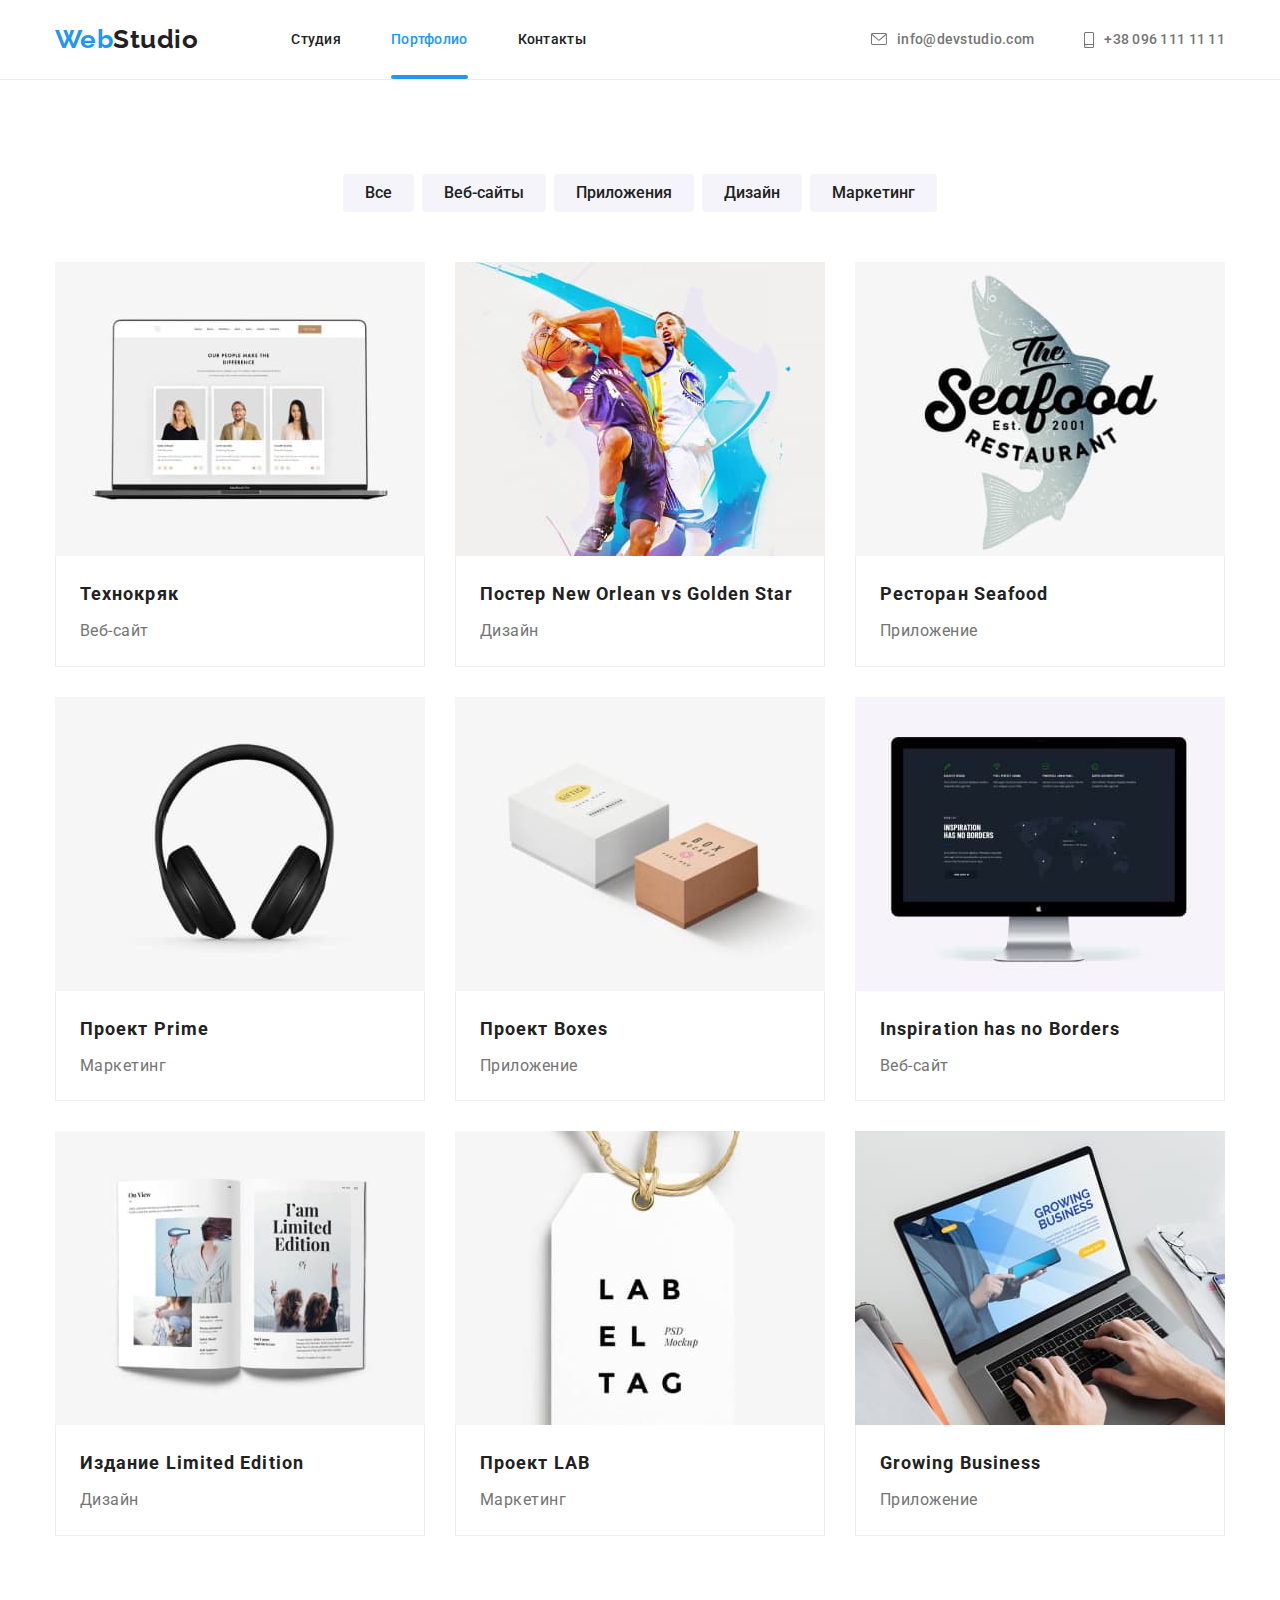
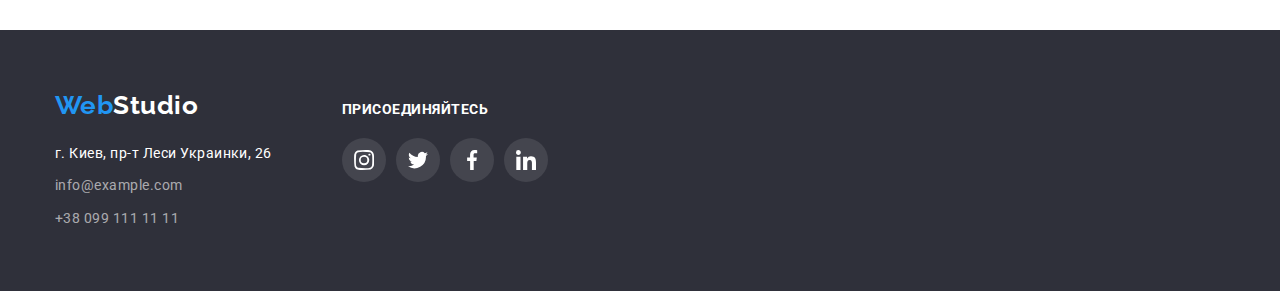
==== portfolio.html @ 457407be "Добавляет файлы с дз5" ====
<!DOCTYPE html>
<html lang="ru">

<head>
  <meta charset="UTF-8">
  <meta http-equiv="X-UA-Compatible" content="IE=edge">
  <meta name="viewport" content="width=device-width, initial-scale=1.0">
  <title>Портфолио</title>
  <link href="https://fonts.googleapis.com/css2?family=Raleway:wght@700&family=Roboto:wght@400;500;700;900&display=swap"
    rel="stylesheet">
  <link rel="stylesheet" href="https://cdnjs.cloudflare.com/ajax/libs/modern-normalize/1.0.0/modern-normalize.min.css">
  <link rel="stylesheet" href="./css/styles.css">
</head>

<body>
  <header class="header">
    <div class="container page-header">
      <nav class="site-nav">
        <a href="./index.html" class="header-logo link"><span class="web">Web</span>Studio</a>
        <ul class="list nav">
          <li>
            <a href="./index.html" class="link">Студия</a>
          </li>
          <li class="plink">
            <a href="" class="link current">Портфолио</a>
          </li>
          <li>
            <a href="" class="link">Контакты</a>
          </li>
        </ul>
      </nav>
      <ul class="list auth-nav">
                <li>
                    <a href="mailto:info@devstudio.com" class="link svg-p">
                        <svg class="envelope" width="16" height="12">
                            <use href="./images/icons.svg#icon-envelope"></use>
                        </svg>
                        <p class="mail">info@devstudio.com</p>
                    </a>
                </li>
                <li>
                    <a href="tel:+380961111111" class="link tlink svg-p">
                        <svg class="smartphone" width="10" height="16">
                            <use href="./images/icons.svg#icon-smartphone"></use>
                        </svg>
                        <p class="tel">+38 096 111 11 11</p>
                    </a>
                </li>
       </ul>
    </div>
  </header>

  <main>
      <h1 class="hidden">Наши проекты</h1>
      <section class="projects">
        <div class="container">
          <ul class="list projects-items">
            <li class="item">
              <button type="button" class="projects-button">Все</button>
            </li>
            <li class="item">
              <button type="button" class="projects-button">Веб-сайты</button>
            </li>
            <li class="item">
              <button type="button" class="projects-button">Приложения</button>
            </li>
            <li class="item">
              <button type="button" class="projects-button">Дизайн</button>
            </li>
            <li class="item">
              <button type="button" class="projects-button">Маркетинг</button>
            </li>
          </ul>
          <ul class="list projects-cards">
            <li class="card">
              <div class="overlay">
                <img src="./images/img5.jpg" alt="ноутбук с сайтом выбора резюме" width="370" height="294">
                <p class="overlay-text">Технокряк это современная площадка распространения коронавируса. Компании используют эту платформу для цифрового шпионажа и атак на защищённые сервера конкурентов.</p>
              </div>
              <div class="card-border">
                <h2 class="projects-title">Технокряк</h2>
                <p class="projects-text">Веб-сайт</p>
              </div>
            </li>
            <li class="card">
              <div class="overlay">
                <img src="./images/img6.jpg" alt="баскетболисты" width="370" height="294">
                <p class="overlay-text">Технокряк это современная площадка распространения коронавируса. Компании используют эту платформу для цифрового шпионажа и атак на защищённые сервера конкурентов.</p>
              </div>
              <div class="card-border">
                <h2 class="projects-title">Постер New Orlean vs Golden Star</h2>
                <p class="projects-text">Дизайн</p>
              </div>
            </li>
            <li class="card">
              <div class="overlay">
                <img src="./images/img7.jpg" alt="логотип ресторана" width="370" height="294">
                <p class="overlay-text">Технокряк это современная площадка распространения коронавируса. Компании используют эту платформу для цифрового шпионажа и атак на защищённые сервера конкурентов.</p>
              </div>
              <div class="card-border">
                <h2 class="projects-title">Ресторан Seafood</h2>
                <p class="projects-text">Приложение</p>
              </div>
            </li>
            <li class="card">
              <div class="overlay">
                <img src="./images/img8.jpg" alt="беспроводные наушники" width="370" height="294">
                <p class="overlay-text">Технокряк это современная площадка распространения коронавируса. Компании используют эту платформу для цифрового шпионажа и атак на защищённые сервера конкурентов.</p>
              </div>
              <div class="card-border">
                <h2 class="projects-title">Проект Prime</h2>
                <p class="projects-text">Маркетинг</p>
              </div>
            </li>
            <li class="card">
              <div class="overlay">
                <img src="./images/img9.jpg" alt="две коробки" width="370" height="294">
                <p class="overlay-text">Технокряк это современная площадка распространения коронавируса. Компании используют эту платформу для цифрового шпионажа и атак на защищённые сервера конкурентов.</p>
              </div>
              <div class="card-border">
                <h2 class="projects-title">Проект Boxes</h2>
                <p class="projects-text">Приложение</p>
              </div>
            </li>
            <li class="card">
              <div class="overlay">
                <img src="./images/img10.jpg" alt="монитор" width="370" height="294">
                <p class="overlay-text">Технокряк это современная площадка распространения коронавируса. Компании используют эту платформу для цифрового шпионажа и атак на защищённые сервера конкурентов.</p>
              </div>
              <div class="card-border">
                <h2 class="projects-title">Inspiration has no Borders</h2>
                <p class="projects-text">Веб-сайт</p>
              </div>
            </li>
            <li class="card">
              <div class="overlay">
                <img src="./images/img11.jpg" alt="открытая книга" width="370" height="294">
                <p class="overlay-text">Технокряк это современная площадка распространения коронавируса. Компании используют эту платформу для цифрового шпионажа и атак на защищённые сервера конкурентов.</p>
              </div>
              <div class="card-border">
                <h2 class="projects-title">Издание Limited Edition</h2>
                <p class="projects-text">Дизайн</p>
              </div>
            </li>
            <li class="card">
              <div class="overlay">
                <img src="./images/img12.jpg" alt="бирка" width="370" height="294">
                <p class="overlay-text">Технокряк это современная площадка распространения коронавируса. Компании используют эту платформу для цифрового шпионажа и атак на защищённые сервера конкурентов.</p>
              </div>
              <div class="card-border">
                <h2 class="projects-title">Проект LAB</h2>
                <p class="projects-text">Маркетинг</p>
              </div>
            </li>
            <li class="card">
              <div class="overlay">
                <img src="./images/img13.jpg" alt="мужчина работает за ноутбуком" width="370" height="294">
                <p class="overlay-text">Технокряк это современная площадка распространения коронавируса. Компании используют эту платформу для цифрового шпионажа и атак на защищённые сервера конкурентов.</p>
              </div>
              <div class="card-border">
                <h2 class="projects-title">Growing Business</h2>
                <p class="projects-text">Приложение</p>
              </div>
            </li>
          </ul>
        </div>
      </section>
   
  </main>

  <footer class="footer">
    <div class="container page-footer">
      <div class="footer-item">
        <a href="./index.html" class="footer-logo link"><span class="web">Web</span>Studio</a>
        <address class="address">
          г. Киев, пр-т Леси Украинки, 26 <br />
          <a href="mailto:info@example.com" class="footer-link link">info@example.com</a><br />
          <a href="tel:+380991111111" class="footer-link link">+38 099 111 11 11</a>
        </address>
      </div>
  
      <div class="footer-item second">
        <h3 class="footer-title">Присоединяйтесь</h3>
        <ul class="list footer-networks">
            <li class="footer-social">
                <a href="" class="footer-social-link">
                    <svg class="footer-network" width="20" height="20">
                        <use href="./images/icons.svg#icon-instagram-g"></use>
                    </svg>
                </a>
            </li>
            <li class="footer-social">
                <a href="" class="footer-social-link">
                    <svg class="footer-network" width="20" height="20">
                        <use href="./images/icons.svg#icon-twitter-g"></use>
                    </svg>
                </a>
            </li>
            <li class="footer-social">
                <a href="" class="footer-social-link">
                    <svg class="footer-network" width="20" height="20">
                        <use href="./images/icons.svg#icon-facebook-g"></use>
                    </svg>
                </a>
            </li>
            <li class="footer-social">
                <a href="" class="footer-social-link">
                    <svg class="footer-network" width="20" height="20">
                        <use href="./images/icons.svg#icon-linkedin-g"></use>
                    </svg>
                </a>
            </li>
        </ul>
      </div>
    </div>
  </footer>
</body>

</html>
---- css/styles.css ----
:root {
  --primary-text-color: #212121;
  --secondary-text-color: #757575;
  --accent-text-color: #2196f3;
  --white-text-color: #ffffff;
  --logo-text-color: #000000;
  --white06-text-color: rgba(255, 255, 255, 0.6);
  --bgc-hero-footer: #2f303a;
  --card-gap: 30px;
}

body {
  background-color: var(--white-text-color);
  color: var(--secondary-text-color);

  font-family: Roboto, sans-serif;
  letter-spacing: 0.03em;
}

.list {
  list-style: none;
  margin: 0;
  padding: 0;
}

.link {
  text-decoration: none;
}

.hidden {
  display: none;
}

.container {
  margin-left: auto;
  margin-right: auto;
  padding-left: 15px;
  padding-right: 15px;
  width: 1200px;
}

/* ---------------Header--------------- */
/* ---------------Logo--------------- */
.header{
  padding-top: 24px;
  padding-bottom: 24px;
  height: 80px;
  display: flex;
  align-items: center;

  border-bottom: 1px solid #ECECEC;
}

.header-logo {
  margin-right: 93px;

  color: var(--logo-text-color);

  font-family: Raleway, sans-serif;
  font-style: normal;
  font-weight: 700;
  font-size: 26px;
  line-height: 1.2;
}

.web {
  color: var(--accent-text-color);
}

/* ---------------Site-nav--------------- */
.site-nav .link {
  color: var(--primary-text-color);

  transition: color 250ms cubic-bezier(0.4, 0, 0.2, 1);
}

.site-nav .link.current {
  position: relative;
  padding-bottom: 32px;

  color: var(--accent-text-color);
}

.site-nav .link.current::after {
  position: absolute;
  content: "";
  width: 100%;
  height: 4px;
  bottom: 0px;

  display: block;
  
  background-color: var(--accent-text-color);
  border-radius: 2px;
}

.site-nav .link:hover,
.site-nav .link:focus,
.auth-nav .link:hover,
.auth-nav .link:focus {
  color: var(--accent-text-color);
}

.nav {
  display: flex;
}

.plink {
  margin-right: 50px;
  margin-left: 50px;
}

.site-nav {
  display: flex;
  align-items: center;
}

.page-header {
  display: flex;
  justify-content: space-between;
  align-items: center;
}

/* ---------------Auth-nav--------------- */
.auth-nav {
  display: flex;
  justify-content: center;
  align-items: center;
}

.tlink {
  margin-left: 50px;
}

.auth-nav .link {
  color: inherit;

  transition: color 250ms cubic-bezier(0.4, 0, 0.2, 1);
}

.nav,
.auth-nav {
  font-style: normal;
  font-weight: 500;
  font-size: 14px;
  line-height: 1.14;
  letter-spacing: 0.02em;
}

.svg-p {
  display: flex;
  justify-content: center;
  align-items: center;
}

.mail,
.tel {
  margin: 0;
}

.envelope {
  margin-right: 10px;

  fill: var(--secondary-text-color);

  transition: fill 250ms cubic-bezier(0.4, 0, 0.2, 1);
}

.svg-p:hover .envelope,
.svg-p:focus .envelope{
  fill: var(--accent-text-color);
}

.smartphone {
  margin-right: 10px;

  fill: var(--secondary-text-color);

  transition: fill 250ms cubic-bezier(0.4, 0, 0.2, 1);
}

.svg-p:hover .smartphone,
.svg-p:focus .smartphone {
  fill: var(--accent-text-color);
}


/* ---------------Hero--------------- */
.hero {
  margin: 0 auto;
  padding-top: 200px;
  padding-bottom: 200px;
  max-width: 1600px;

  background-image: linear-gradient(to right, 
                    rgba(47, 48, 58, 0.4), 
                    rgba(47, 48, 58, 0.4)),
                    url('../images/hero.svg')
  
}

.hero-title {
  margin: 0 auto 30px auto;
  width: 696px;

  color: var(--white-text-color);

  text-align: center;
  font-style: normal;
  font-weight: 900;
  font-size: 44px;
  line-height: 1.36;
  text-align: center;
  letter-spacing: 0.06em;
  text-transform: uppercase;
}

.hero-button {
  margin: 0 auto;
  padding: 10px 32px;
  border-radius: 4px;
  border: 0;

  color: var(--white-text-color);
  background-color: var(--accent-text-color);

  cursor: pointer;

  font-family: Roboto, sans-serif;
  font-style: normal;
  font-weight: 700;
  font-size: 16px;
  line-height: 1.87;
  display: flex;
  align-items: center;
  text-align: center;
  letter-spacing: 0.06em;
}

/* ---------------Quality--------------- */

.quality-title {
  margin-top: 0;
  margin-bottom: 10px;

  color: var(--primary-text-color);

  font-style: normal;
  font-weight: 700;
  font-size: 14px;
  line-height: 1.14;
  text-transform: uppercase;
}

.quality-text {
  margin-top: 0;
  margin-bottom: 0;

  font-size: 14px;
  line-height: 1.7;
}

.quality {
  padding-top: 94px;
  padding-bottom: 94px;
}

.quality-items {
  display: flex;
}

.quality-items > .item{
  width: 270px;
}

.quality-items .item + .item {
  margin-left: 30px;
}

.box{
  display: flex;
  justify-content: center;
  align-items: center;
  margin-bottom: 30px;
  width: 270px;
  height: 120px;

  background-color: #F5F4FA;
  border-radius: 4px;
}

/* ---------------Work--------------- */
.title {
  margin-top: 0;
  margin-bottom: 50px;

  color: var(--primary-text-color);

  font-style: normal;
  font-weight: 700;
  font-size: 36px;
  line-height: 1.17;
  text-align: center;
}

.work{
  padding-bottom: 94px;
}

.work-items {
  display: flex;
}

.work-items .item+.item {
  margin-left: 30px;
}

.item{
  position: relative;
}

.item-text{
  margin: 0;
  padding-top: 27px;
  padding-bottom: 27px;

  color: #FFFFFF;

  font-style: normal;
  font-weight: 700;
  font-size: 14px;
  line-height: 1.14;
  text-align: center;
  text-transform: uppercase;
}

.item-text-bg{
  position: absolute;
  left: 0;
  bottom: 0;
  width: 100%;
  height: 70px;

  background-color: rgba(47, 48, 58, 0.8);
}

/* ---------------Team--------------- */
.team {
  padding-top: 94px;
  padding-bottom: 94px;

  background-color: #F5F4FA;
}

.sign{
  padding-top: 30px;
  padding-bottom: 30px;

  background-color: #fff;
  border-radius: 0px 0px 4px 4px;
  box-shadow: 0px 1px 3px rgba(0, 0, 0, 0.12),
              0px 1px 1px rgba(0, 0, 0, 0.14),
              0px 2px 1px rgba(0, 0, 0, 0.2);
}

.team-title {
  margin-top: 0;
  margin-bottom: 10px;

  color: var(--primary-text-color);

  font-style: normal;
  font-weight: 500;
  font-size: 16px;
  line-height: 1.19;
  text-align: center;
}

.team-text {
  margin-top: 0;
  margin-bottom: 0px;

  font-size: 16px;
  line-height: 1.19;
  text-align: center;
}

.team-items {
  display: flex;
}

.team-items .item + .item {
  margin-left: 30px;
}


.social-networks{
  display: flex;
  justify-content: center;
  align-items: center;
  margin-left: auto;
  margin-right: auto;
  margin-top: 16px;
}

.social-link{
  display: flex;
  justify-content: center;
  align-items: center;
  width: 44px;
  height: 44px;

  background-color: var(--white-text-color);
  border-radius: 50%;

  transition: background-color 250ms cubic-bezier(0.4, 0, 0.2, 1);
}

.network{
  margin: 12px;

  fill: #AFB1B8;

  transition: fill 250ms cubic-bezier(0.4, 0, 0.2, 1);
}

.social-link:hover,
.social-link:focus{
background-color: var(--accent-text-color);
}

.social-link:hover .network,
.social-link:focus .network {
  fill: #fff;
}

.social-networks > .social:not(:first-child) {
  margin-left: 10px;
}

/* ---------------Clients--------------- */
.clients{
  padding-top: 94px;
  padding-bottom: 94px;
}
.company{
  display: flex;
  margin-right: calc(-1 * var(--card-gap)); 
}

.company .company-link{
  display: flex;
  justify-content: center;
  align-items: center;
  width: 170px;
  height: 92px;
  flex-basis: calc(100% / 6 - var(--card-gap));
  margin-right: var(--card-gap);

  border: 1px solid #AFB1B8;
  border-radius: 4px;

  transition: border 250ms cubic-bezier(0.4, 0, 0.2, 1);
}

.company-item{
  fill: #afb1b8;

  transition: fill 250ms cubic-bezier(0.4, 0, 0.2, 1);
}

.company-link:hover,
.company-link:focus {
  border: 1px solid #2196F3;
}

.company-link:hover .company-item,
.company-link:focus .company-item {
  fill: var(--accent-text-color);
}

/* ---------------Footer--------------- */
.footer {
  padding-top: 60px;
  padding-bottom: 60px;

  background-color: var(--bgc-hero-footer);
}

.footer-logo:hover,
.footer-logo:focus {
  color: var(--accent-text-color);
}

.address {

  color: var(--white-text-color);

  font-style: normal;
  font-weight: 400;
  font-size: 14px;
  line-height: 1.7;
}

.footer-logo {
  display: inline-block;
  margin-bottom: 20px;

  color: var(--white-text-color);

  font-family: Raleway, sans-serif;
  font-style: normal;
  font-weight: 700;
  font-size: 26px;
  line-height: 1.2;

  transition: color 250ms cubic-bezier(0.4, 0, 0.2, 1);
}

.footer-link {
  display: inline-block;
  margin-top: 9px;
  margin-bottom: 0;

  transition: color 250ms cubic-bezier(0.4, 0, 0.2, 1);
}

.address .footer-link {
  color: var(--white06-text-color);
}

.footer-link:hover,
.footer-link:focus {
  color: var(--accent-text-color);
}
.page-footer{
  display: flex;

}

.second{
  padding-top: 12px;
  padding-bottom: 40px;
}

.footer-title{
  margin: 0;
  margin-bottom: 20px;

  color: #FFFFFF;

  font-style: normal;
  font-weight: 700;
  font-size: 14px;
  line-height: 1.14;
  text-transform: uppercase;
}

.footer-item + .footer-item{
  margin-left: 70px;
}

.footer-networks{
  display: flex;
  justify-content: center;
  align-items: center;
  margin-left: auto;
  margin-right: auto;
}

.footer-social + .footer-social{
  margin-left: 10px;
}

.footer-social-link{
  display: flex;
  justify-content: center;
  align-items: center;
  width: 44px;
  height: 44px;

  background-color: rgba(255, 255, 255, 0.1);
  border-radius: 50%;

  transition: background-color 250ms cubic-bezier(0.4, 0, 0.2, 1);
}

.footer-social-link:hover,
.footer-social-link:focus{
  background-color: var(--accent-text-color);
}

.footer-network{
  fill: var(--white-text-color);
}


/* ---------------Projects--------------- */
.projects{
  padding-top: 94px;
  padding-bottom: 94px;
}

.projects-title {
  margin-top: 0;
  margin-bottom: 4px;
  padding-left: 24px;
  padding-right: 24px;

  color: var(--primary-text-color);

  font-style: normal;
  font-weight: 700;
  font-size: 18px;
  line-height: 2;
  letter-spacing: 0.06em;
}

.projects-items{
  display: flex;
  justify-content: center;
  margin-bottom: 50px;
}

.projects-button:hover,
.projects-button:focus {
  background-color: var(--accent-text-color);
  color: var(--white-text-color);
  box-shadow: 0px 3px 1px rgba(0, 0, 0, 0.1),
  0px 1px 2px rgba(0, 0, 0, 0.08),
  0px 2px 2px rgba(0, 0, 0, 0.12);
}

.projects-button {
  padding: 6px 22px;

  border-radius: 4px;
  border: 0;

  cursor: pointer;

  color: var(--primary-text-color);
  background-color: #F5F4FA;

  font-family: Roboto, sans-serif;
  font-style: normal;
  font-weight: 500;
  font-size: 16px;
  line-height: 1.6;
  text-align: center;

  transition: background-color 250ms cubic-bezier(0.4, 0, 0.2, 1),
              color 250ms cubic-bezier(0.4, 0, 0.2, 1),
              box-shadow 250ms cubic-bezier(0.4, 0, 0.2, 1);
}

.projects-items > .item:not(:first-child) {
  margin-left: 8px;
}

.projects-text {
  margin: 0;
  padding-left: 24px;
  padding-right: 24px;

  font-size: 16px;
  line-height: 1.87;
}

.projects-cards{
  display: flex;
  flex-wrap: wrap;
  margin: 0;
  padding: 0;

  margin-right: calc(-1 * var(--card-gap));
  margin-bottom: calc(-1 * var(--card-gap));
}

.projects-cards .card{
  flex-basis: calc(100% / 3 - var(--card-gap));
  margin-right: var(--card-gap);
  margin-bottom: var(--card-gap);
}

.card-border{
  padding-top: 20px;
  padding-bottom: 20px;
  
  border: 1px solid #EEEEEE;
  border-top: none;
}

.card{
  transition: box-shadow 250ms cubic-bezier(0.4, 0, 0.2, 1);
}

.card:hover,
.card:focus{
  box-shadow: 0px 1px 1px rgba(0, 0, 0, 0.12),
  0px 4px 4px rgba(0, 0, 0, 0.06),
  1px 4px 6px rgba(0, 0, 0, 0.16);
}

img {
  display: block;
  min-width: 100%;
}

/* ---------------Overlay--------------- */
.card:hover .overlay-text{
  transform: translateY(0);
}

.overlay{
  position: relative;
  overflow: hidden;
}

.overlay-text{
  position: absolute;
  padding: 63px 24px;
  margin: 0;
  width: 100%;
  height: 100%;
  top: 0;
  left: 0;
  transform: translateY(100%);
  transition: transform 250ms cubic-bezier(0.4, 0, 0.2, 1);

  background-color: rgba(33, 150, 243, 0.9);
  color: #FFFFFF;

  font-style: normal;
  font-weight: 400;
  font-size: 18px;
  line-height: 1.56;
}

/* ---------------Backdrop--------------- */
.backdrop {
  position: fixed;
  top: 0;
  left: 0;
  width: 100%;
  height: 1024px;

  background-color: rgba(0, 0, 0, 0.2);

  transition: opacity 250ms cubic-bezier(0.4, 0, 0.2, 1),
              visibility 250ms cubic-bezier(0.4, 0, 0.2, 1);
}

.backdrop.is-hidden{
  opacity: 0;
  visibility: hidden;
  pointer-events: none;
}

.backdrop.is-hidden .modal{
  transform: scale(2);
}

.modal {
  position: absolute;
  top: 221px;
  left: 495px;
  transform: scale(1);
  transition: transform 250ms cubic-bezier(0.4, 0, 0.2, 1);
  
  width: 528px;
  min-height: 581px;


  background-color: #fff;
  box-shadow: 0px 1px 3px rgba(0, 0, 0, 0.12),
    0px 1px 1px rgba(0, 0, 0, 0.14),
    0px 2px 1px rgba(0, 0, 0, 0.2);
  border-radius: 4px;
}

.close-modal{
  position: absolute;
  top: 8px;
  right: 8px;

  display: flex;
  justify-content: center;
  align-items: center;
  width: 30px;
  height: 30px;

  background-color: #fff;
  border: 1px solid rgba(0, 0, 0, 0.1);
  border-radius: 50%;

  cursor: pointer;
}
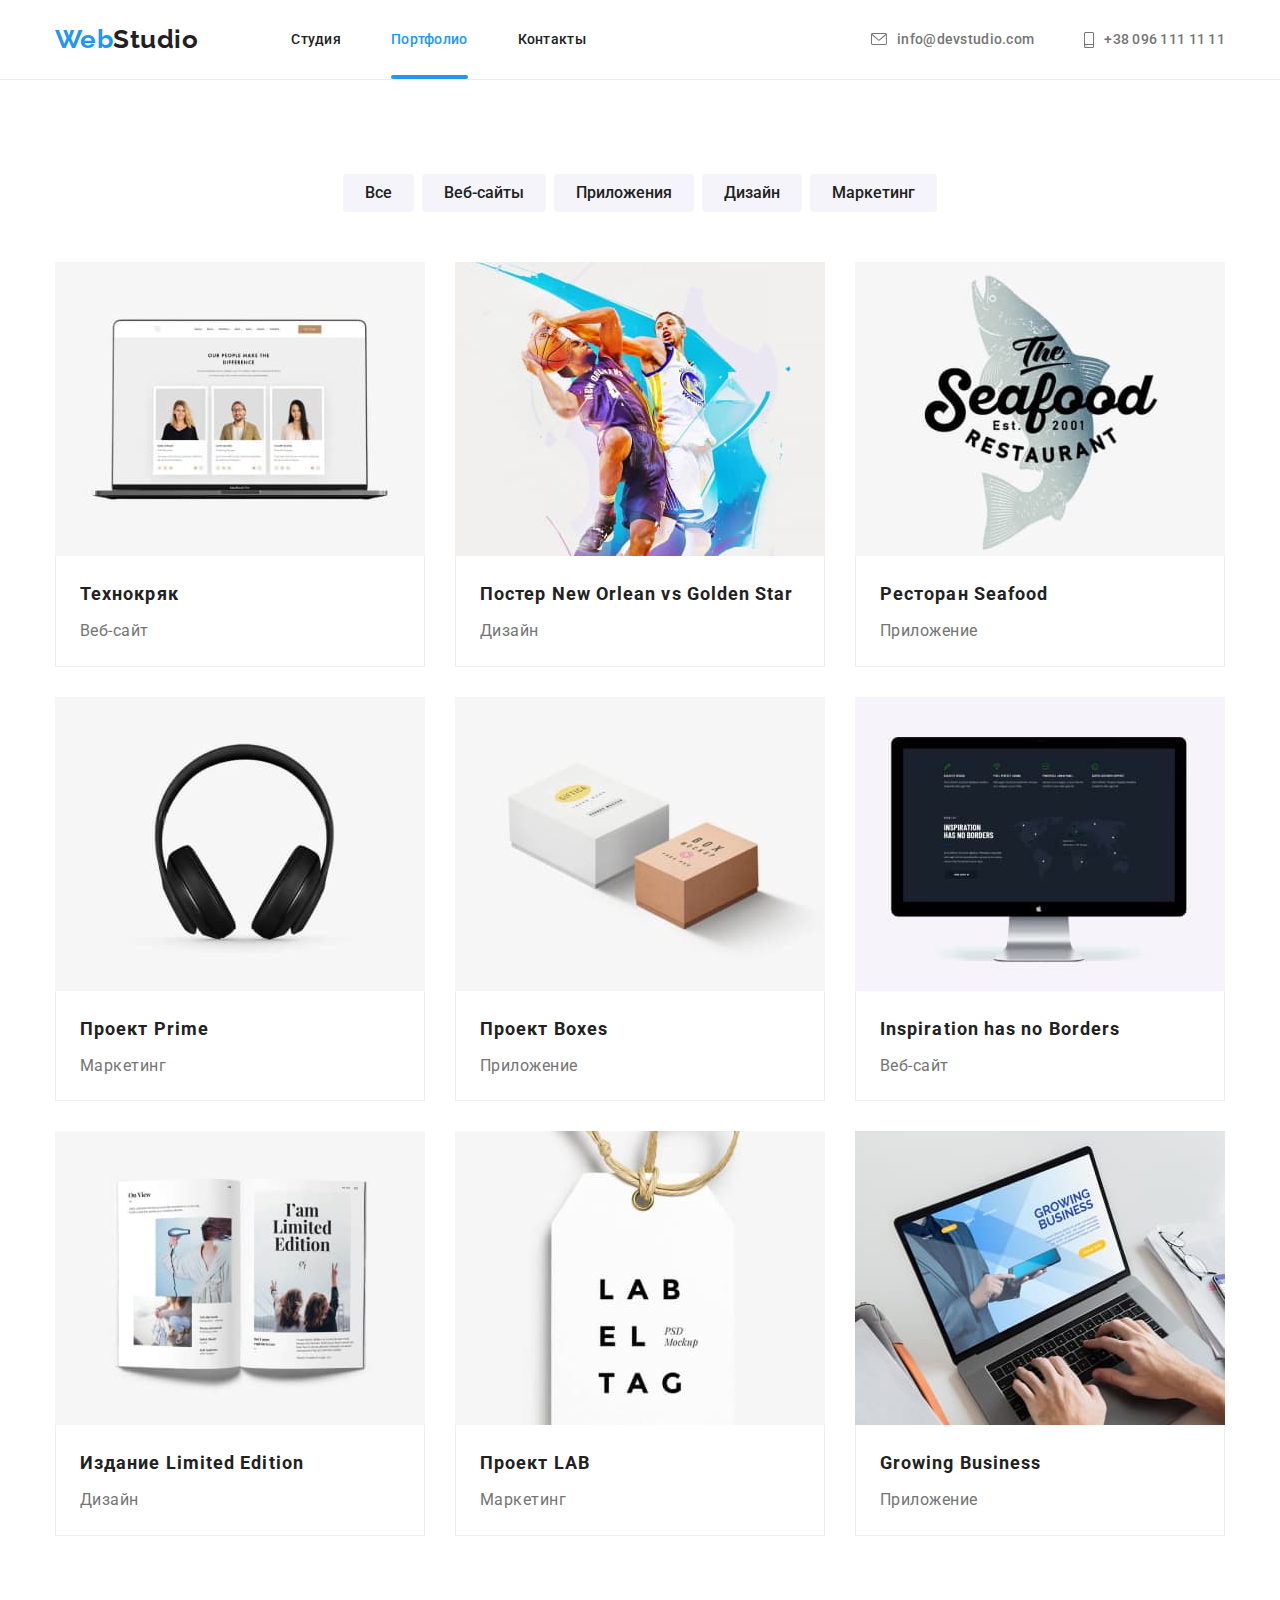
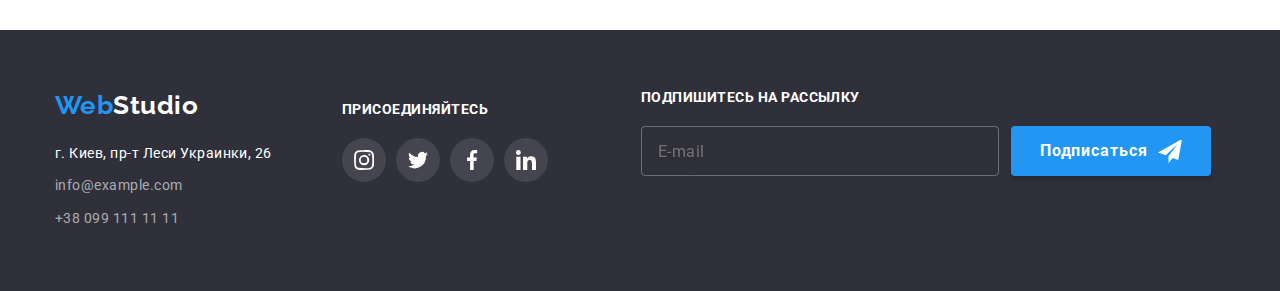
==== commit 0d63644d: "Добавляет форму в модалку" ====
--- a/portfolio.html
+++ b/portfolio.html
@@ -212,6 +212,21 @@
             </li>
         </ul>
       </div>
+      <div class="footer-item third">
+        <form>
+            <h3 class="footer-title">Подпишитесь на рассылку</h3>
+            <div class="footer-form">
+                <label for="mail"></label>
+                <input type="email" name="mail" id="mail" placeholder="E-mail" class="footer-form-mail">
+                <button type="submit" class="footer-form-btn">
+                    Подписаться
+                    <svg class="form-btn-icon" width="24" height="24">
+                        <use href="./images/icons.svg#icon-send"></use>
+                    </svg>
+                </button>
+            </div>
+        </form>
+      </div>
     </div>
   </footer>
 </body>
--- a/css/styles.css
+++ b/css/styles.css
@@ -487,13 +487,16 @@
   background-color: var(--bgc-hero-footer);
 }
 
+.page-footer {
+  display: flex;
+}
+
 .footer-logo:hover,
 .footer-logo:focus {
   color: var(--accent-text-color);
 }
 
 .address {
-
   color: var(--white-text-color);
 
   font-style: normal;
@@ -533,15 +536,6 @@
 .footer-link:focus {
   color: var(--accent-text-color);
 }
-.page-footer{
-  display: flex;
-
-}
-
-.second{
-  padding-top: 12px;
-  padding-bottom: 40px;
-}
 
 .footer-title{
   margin: 0;
@@ -556,8 +550,11 @@
   text-transform: uppercase;
 }
 
-.footer-item + .footer-item{
+.footer-item.second{
   margin-left: 70px;
+  margin-right: 93px;
+  padding-top: 12px;
+  padding-bottom: 40px;
 }
 
 .footer-networks{
@@ -592,6 +589,62 @@
 
 .footer-network{
   fill: var(--white-text-color);
+}
+
+/* ---------------Footer Form--------------- */
+.footer-form{
+  display: flex;
+  justify-content: center;
+  align-items: center;
+}
+
+.footer-form-mail{
+  margin-right: 12px;
+  padding-left: 16px;
+  width: 358px;
+  height: 50px;
+
+  border: 1px solid rgba(255, 255, 255, 0.3);
+  border-radius: 4px;
+  filter: drop-shadow(0px 4px 4px rgba(0, 0, 0, 0.15));
+
+  background-color: inherit;
+  color: rgba(255, 255, 255, 0.6);
+
+  font-style: normal;
+  font-weight: 400;
+  font-size: 16px;
+  line-height: 1.25;
+  letter-spacing: 0.03em;
+}
+
+.footer-form-btn{
+  margin: 0;
+  width: 200px;
+  height: 50px;
+  
+
+  display: flex;
+  justify-content: center;
+  align-items: center;
+
+  box-shadow: 0px 4px 4px rgba(0, 0, 0, 0.15);
+  border-radius: 4px;
+  border: none;
+
+  background-color: var(--accent-text-color);
+  color: var(--white-text-color);
+  
+  font-style: normal;
+  font-weight: 700;
+  font-size: 16px;
+  line-height: 1.87;
+  text-align: center;
+  letter-spacing: 0.06em;
+}
+
+.form-btn-icon{
+  margin-left: 10px;
 }
 
 
@@ -739,11 +792,11 @@
 
 /* ---------------Backdrop--------------- */
 .backdrop {
-  position: fixed;
+  /* position: fixed; */
   top: 0;
   left: 0;
   width: 100%;
-  height: 1024px;
+  height: 100%;
 
   background-color: rgba(0, 0, 0, 0.2);
 
@@ -763,14 +816,13 @@
 
 .modal {
   position: absolute;
-  top: 221px;
-  left: 495px;
-  transform: scale(1);
+  top: 50%;
+  left: 50%;
+  transform: translate(-50%, -50%);
   transition: transform 250ms cubic-bezier(0.4, 0, 0.2, 1);
-  
+
   width: 528px;
-  min-height: 581px;
-
+  min-height: 581px;  
 
   background-color: #fff;
   box-shadow: 0px 1px 3px rgba(0, 0, 0, 0.12),
@@ -795,4 +847,68 @@
   border-radius: 50%;
 
   cursor: pointer;
+}
+
+.modal-form{
+  position: absolute;
+  padding: 40px;
+
+  display: flex;
+  flex-direction: column;
+  align-items: center;
+}
+
+.form-title{
+  margin: 0; 
+  margin-bottom: 12px;
+
+  font-style: normal;
+  font-weight: 700;
+  font-size: 20px;
+  line-height: 1.15;
+  text-align: center;
+
+  color: var(--primary-text-color);
+}
+
+.form-field{
+  width: 100%;
+}
+
+.form-input {
+  margin-top: 4px;
+  margin-bottom: 10px;
+  width: 100%;
+}
+
+.form-field-condition{
+  margin-top: 20px;
+  margin-bottom: 30px;
+}
+
+.form-condition{
+  color: var(--accent-text-color);
+  text-decoration: underline;
+  cursor: pointer;
+}
+
+.submit-form{
+  width: 200px;
+  height: 50px;
+
+  background-color: var(--accent-text-color);
+  color: #FFFFFF;
+
+  font-style: normal;
+  font-weight: 700;
+  font-size: 16px;
+  line-height: 1.87;
+  text-align: center;
+  letter-spacing: 0.06em;
+
+  border: none;
+  box-shadow: 0px 4px 4px rgba(0, 0, 0, 0.15);
+  border-radius: 4px;
+
+  cursor: pointer;
 }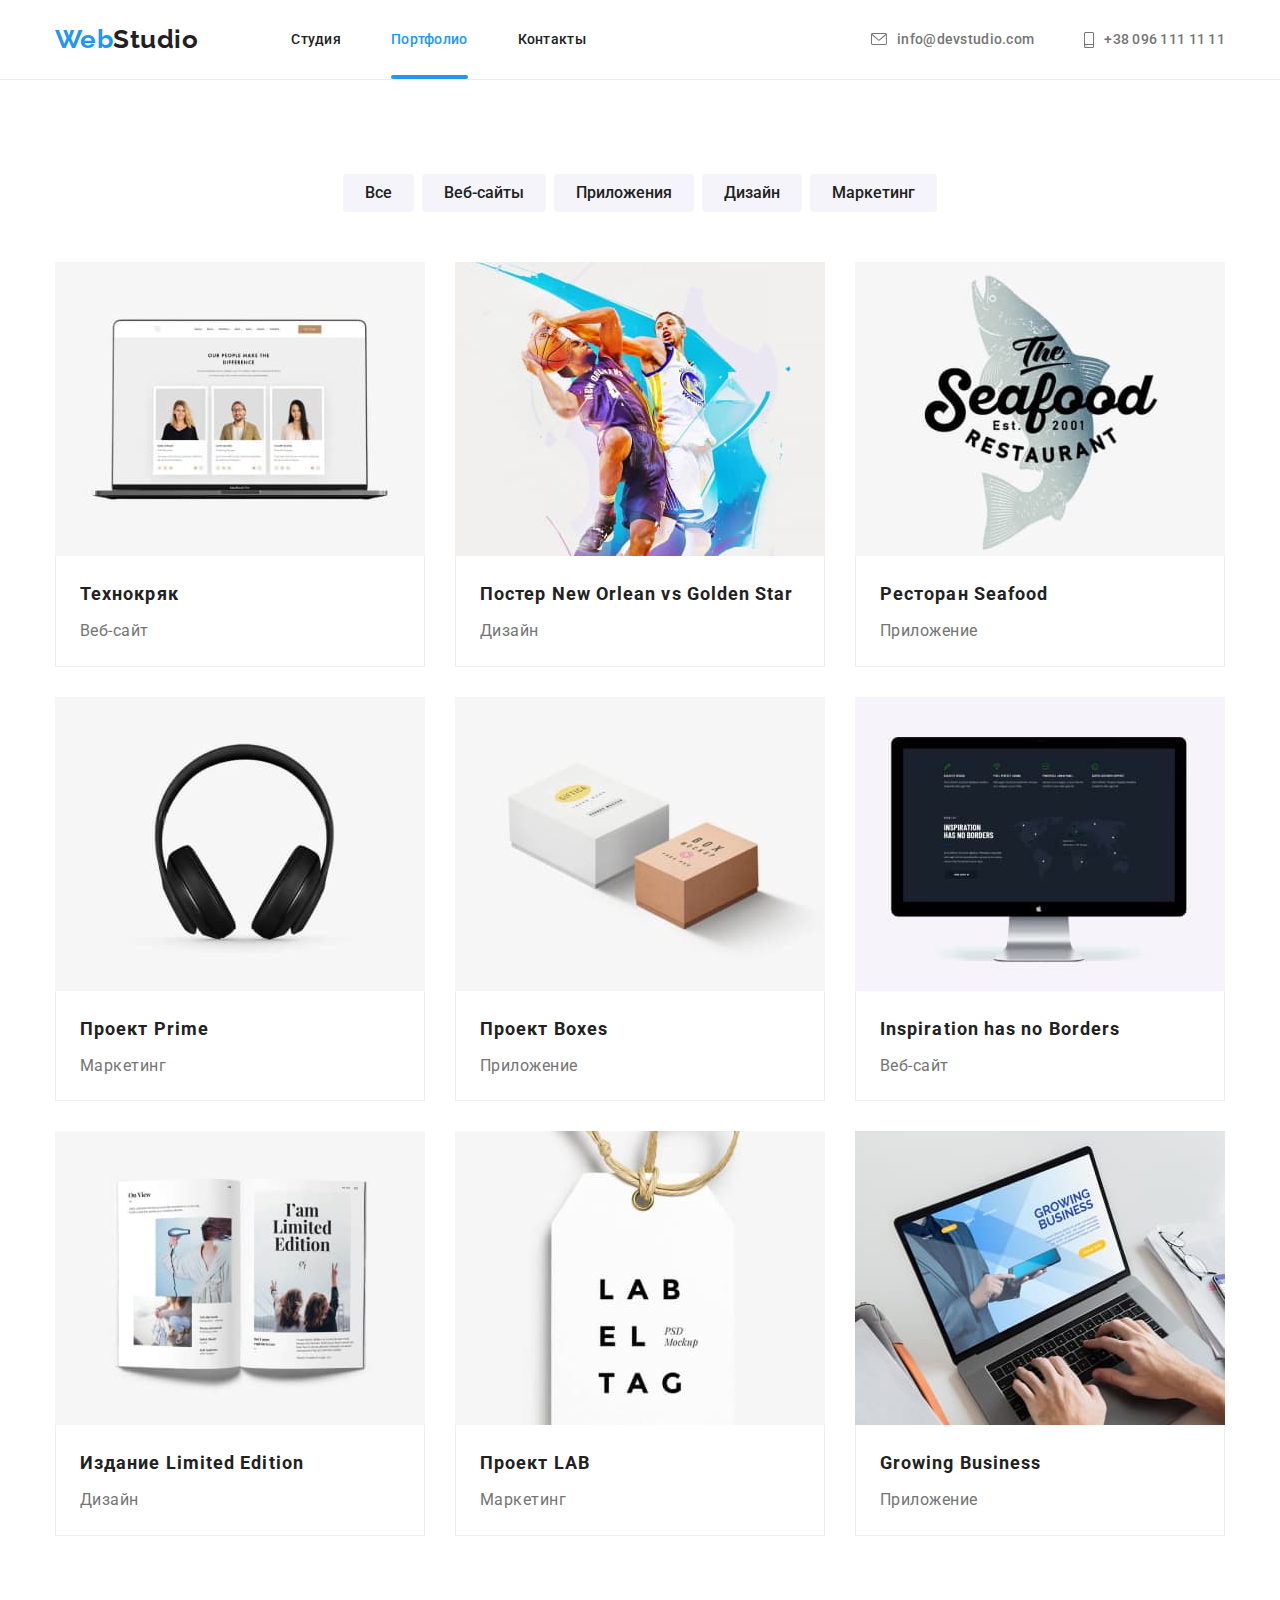
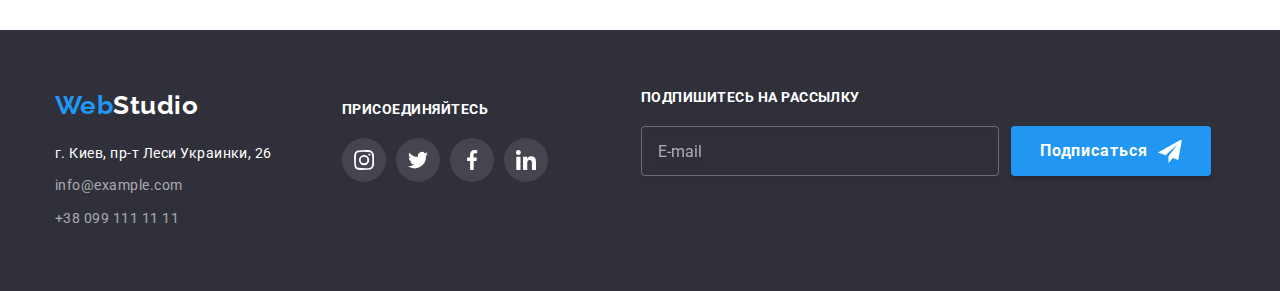
==== commit 96ad7fce: "Оформляет форму в модалке" ====
--- a/portfolio.html
+++ b/portfolio.html
@@ -216,8 +216,7 @@
         <form>
             <h3 class="footer-title">Подпишитесь на рассылку</h3>
             <div class="footer-form">
-                <label for="mail"></label>
-                <input type="email" name="mail" id="mail" placeholder="E-mail" class="footer-form-mail">
+                <input type="email" name="email" id="email" placeholder="E-mail" class="footer-form-input">
                 <button type="submit" class="footer-form-btn">
                     Подписаться
                     <svg class="form-btn-icon" width="24" height="24">
--- a/css/styles.css
+++ b/css/styles.css
@@ -38,6 +38,16 @@
   padding-right: 15px;
   width: 1200px;
 }
+.visually-hidden{
+  position: absolute;
+  width: 1px;
+  height: 1px;
+  margin: -1px;
+  padding: 0;
+  overflow: hidden;
+  border: 0;
+  clip: rect(0 0 0 0);
+}
 
 /* ---------------Header--------------- */
 /* ---------------Logo--------------- */
@@ -598,24 +608,36 @@
   align-items: center;
 }
 
-.footer-form-mail{
+.footer-form-input {
   margin-right: 12px;
   padding-left: 16px;
   width: 358px;
   height: 50px;
+  outline: none;
 
   border: 1px solid rgba(255, 255, 255, 0.3);
   border-radius: 4px;
   filter: drop-shadow(0px 4px 4px rgba(0, 0, 0, 0.15));
 
-  background-color: inherit;
-  color: rgba(255, 255, 255, 0.6);
+  background-color: transparent;
+  color: var(--white-text-color);
 
   font-style: normal;
   font-weight: 400;
   font-size: 16px;
   line-height: 1.25;
-  letter-spacing: 0.03em;
+}
+
+.footer-form-input::placeholder{
+  display: flex;
+  align-items: center;
+
+  color: rgba(255, 255, 255, 0.6);
+
+  font-style: normal;
+  font-weight: 400;
+  font-size: 16px;
+  line-height: 1.25;
 }
 
 .footer-form-btn{
@@ -816,6 +838,7 @@
 
 .modal {
   position: absolute;
+  padding: 40px;
   top: 50%;
   left: 50%;
   transform: translate(-50%, -50%);
@@ -849,13 +872,12 @@
   cursor: pointer;
 }
 
-.modal-form{
-  position: absolute;
-  padding: 40px;
-
-  display: flex;
-  flex-direction: column;
-  align-items: center;
+.close-btn{
+  transition: fill 250ms cubic-bezier(0.4, 0, 0.2, 1);
+}
+
+.close-modal:hover .close-btn {
+  fill: var(--accent-text-color);
 }
 
 .form-title{
@@ -872,13 +894,93 @@
 }
 
 .form-field{
+  font-style: normal;
+  font-weight: 400;
+  font-size: 12px;
+  line-height: 1.17;
+  letter-spacing: 0.01em;
+}
+
+.form-field + .form-field {
+  margin-top: 10px;
+}
+
+.label{
+  margin-bottom: 4px;
+  display: block;
+
+  color: #757575;
+
+  font-style: normal;
+  font-weight: 400;
+  font-size: 12px;
+  line-height: 1.17;
+  letter-spacing: 0.01em;
+}
+
+.input-wrapper{
+  display: block;
+  position: relative;
+}
+
+.form-input {
+  padding-left: 42px;
+  padding-right: 20px;
+  height: 40px;
   width: 100%;
-}
-
-.form-input {
-  margin-top: 4px;
-  margin-bottom: 10px;
+
+  cursor: pointer;
+  outline: none;
+  transition: border-color 250ms cubic-bezier(0.4, 0, 0.2, 1);
+
+  border: 1px solid rgba(33, 33, 33, 0.2);
+  box-sizing: border-box;
+  border-radius: 4px;
+}
+
+.input-icon{
+  position: absolute;
+  left: 12px;
+  top: 50%;
+  transform: translateY(-50%);
+  transition: fill 250ms cubic-bezier(0.4, 0, 0.2, 1);
+}
+
+.form-input-comment{
+  padding: 12px 16px 12px 16px;
+  height: 120px;
   width: 100%;
+
+  resize: none;
+  cursor: pointer;
+  outline: none;
+  transition: border-color 250ms cubic-bezier(0.4, 0, 0.2, 1);
+
+  border: 1px solid rgba(33, 33, 33, 0.2);
+  box-sizing: border-box;
+  border-radius: 4px;
+}
+
+.form-input:hover,
+.form-input-comment:hover,
+.form-input:focus,
+.form-input-comment:focus {
+  border-color: var(--accent-text-color);
+}
+
+.form-input:hover + .input-icon,
+.form-input:focus + .input-icon {
+  fill: var(--accent-text-color);
+}
+
+.form-input-comment::placeholder{
+  font-style: normal;
+  font-weight: 400;
+  font-size: 12px;
+  line-height: 1.17;
+  letter-spacing: 0.01em;
+
+  color: rgba(117, 117, 117, 0.5);
 }
 
 .form-field-condition{
@@ -886,13 +988,56 @@
   margin-bottom: 30px;
 }
 
-.form-condition{
+.label-condition {
+  display: flex;
+  justify-content: center;
+  align-items: center;
+
+  font-style: normal;
+  font-weight: 400;
+  font-size: 14px;
+  line-height: 1.71;
+  text-align: center;
+}
+
+.label-condition span{
+  margin-right: 9px;
+
+  width: 16px;
+  height: 15px;
+  border: 2px solid var(--primary-text-color);
+  border-radius: 3px;
+
+  transition: background-color 250ms cubic-bezier(0.4, 0, 0.2, 1),
+              border 250ms cubic-bezier(0.4, 0, 0.2, 1);
+}
+
+.input-condition:checked + .label-condition span {
+  background-color: var(--accent-text-color);
+  border: none;
+}
+
+.icon-wrapper{
+  position: relative;
+}
+
+.icon-condition{
+  position: absolute;
+  left: 50%;
+  top: 50%;
+  transform: translate(-50%, -50%);
+}
+
+.text-condition{
+  padding-left: 5px;
   color: var(--accent-text-color);
   text-decoration: underline;
   cursor: pointer;
 }
 
 .submit-form{
+  display: block;
+  margin: 0 auto;
   width: 200px;
   height: 50px;
 
